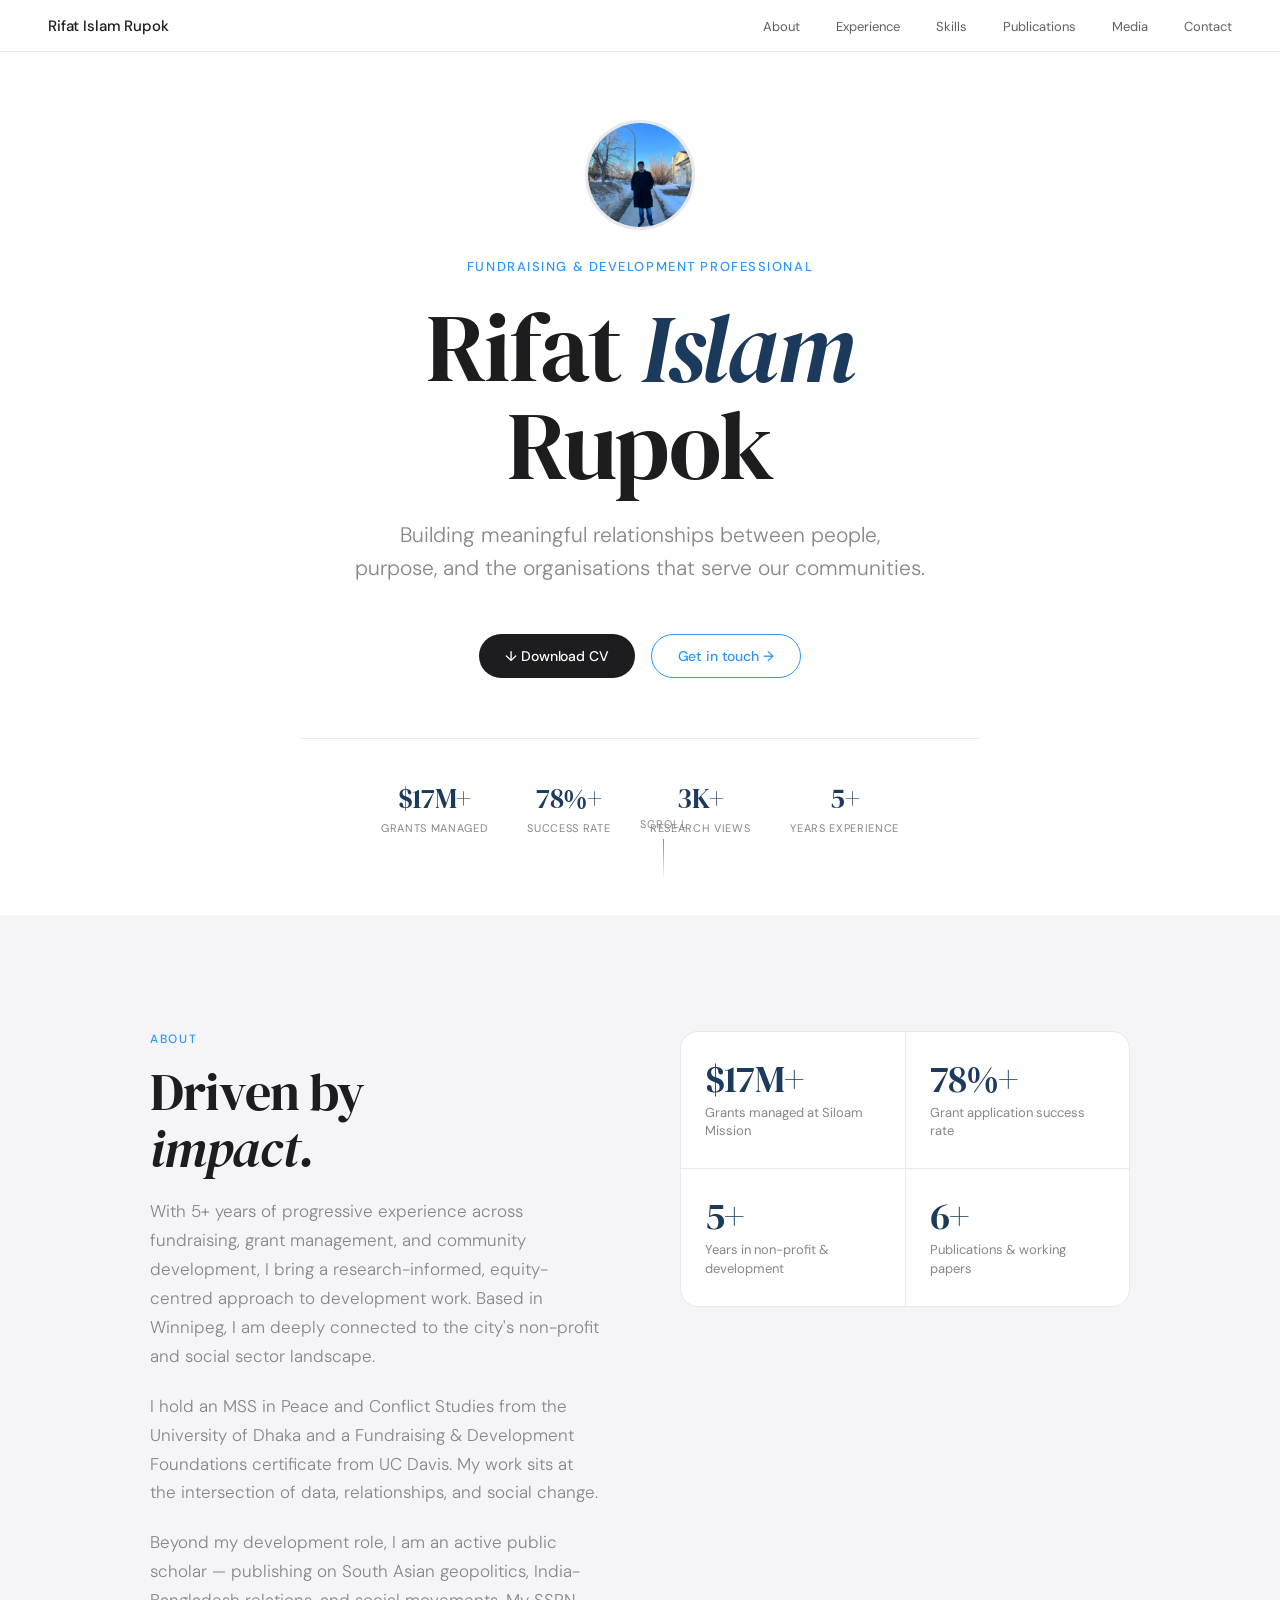
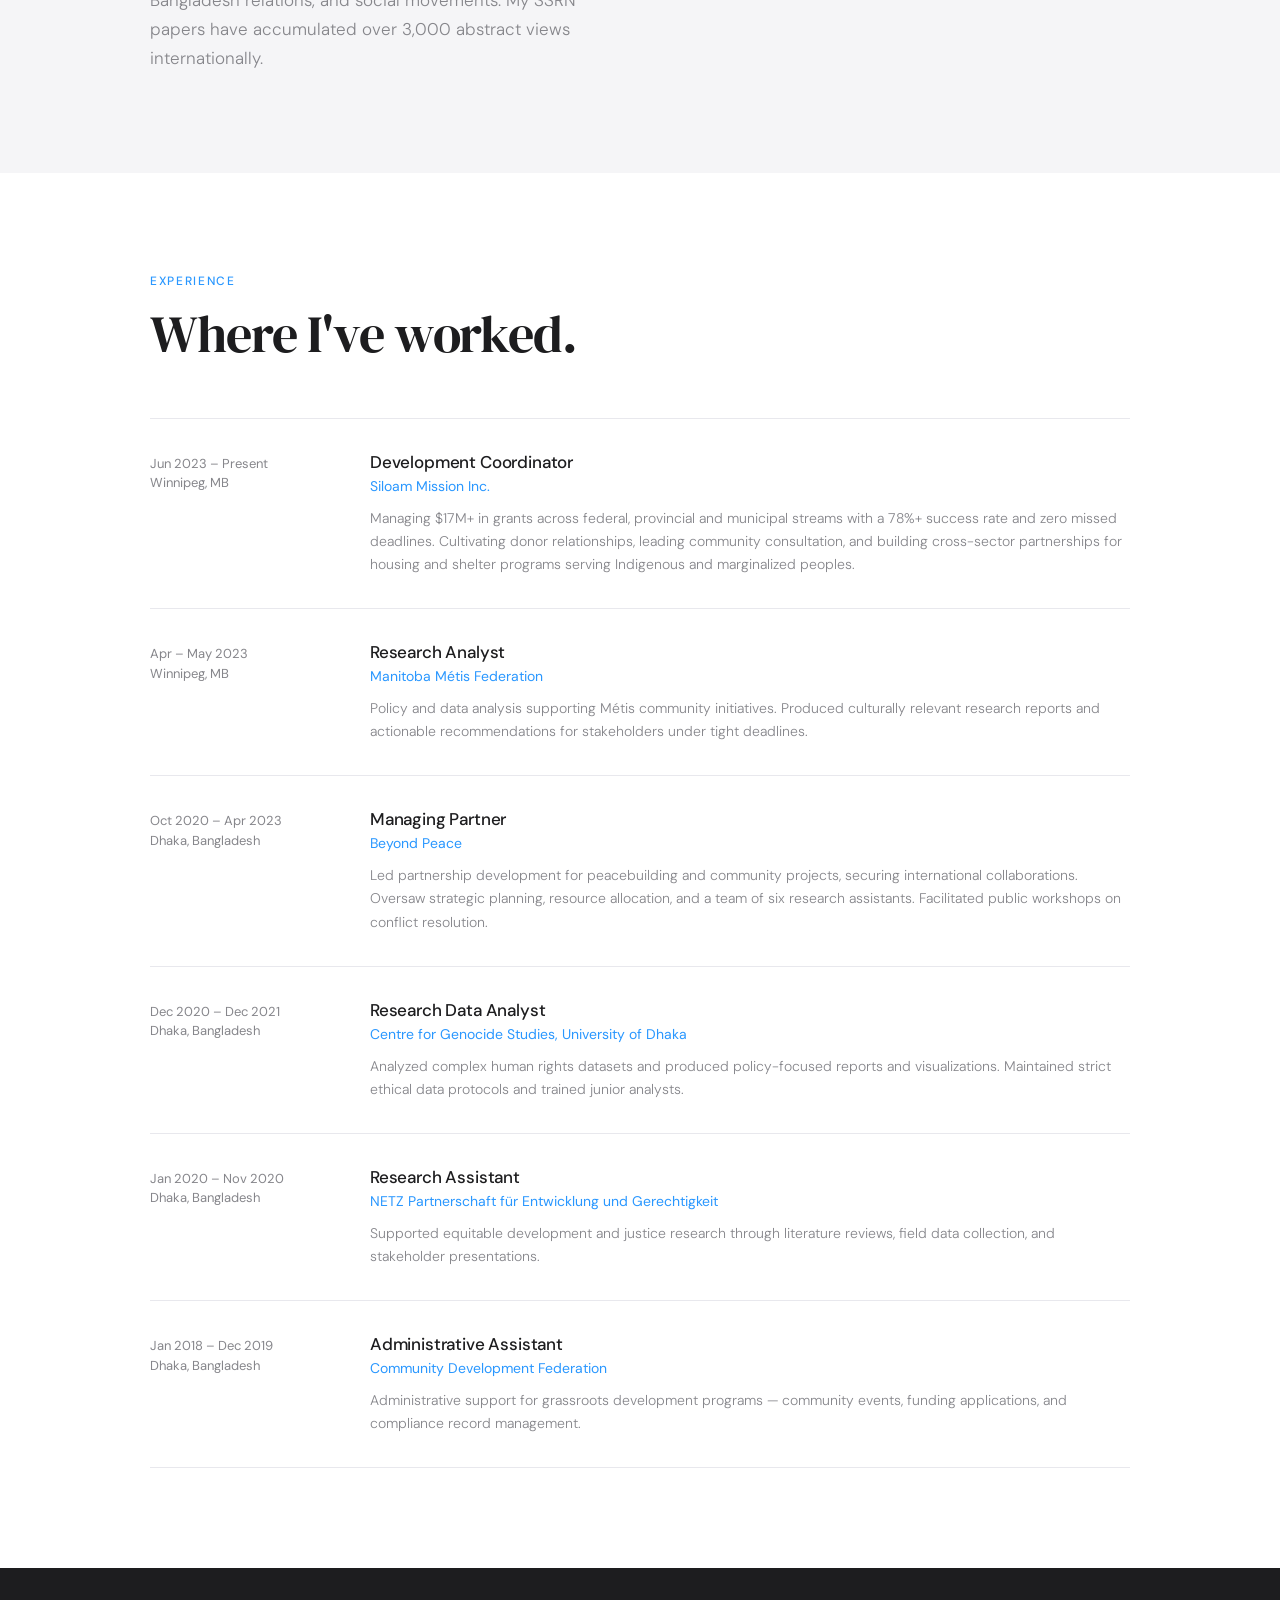
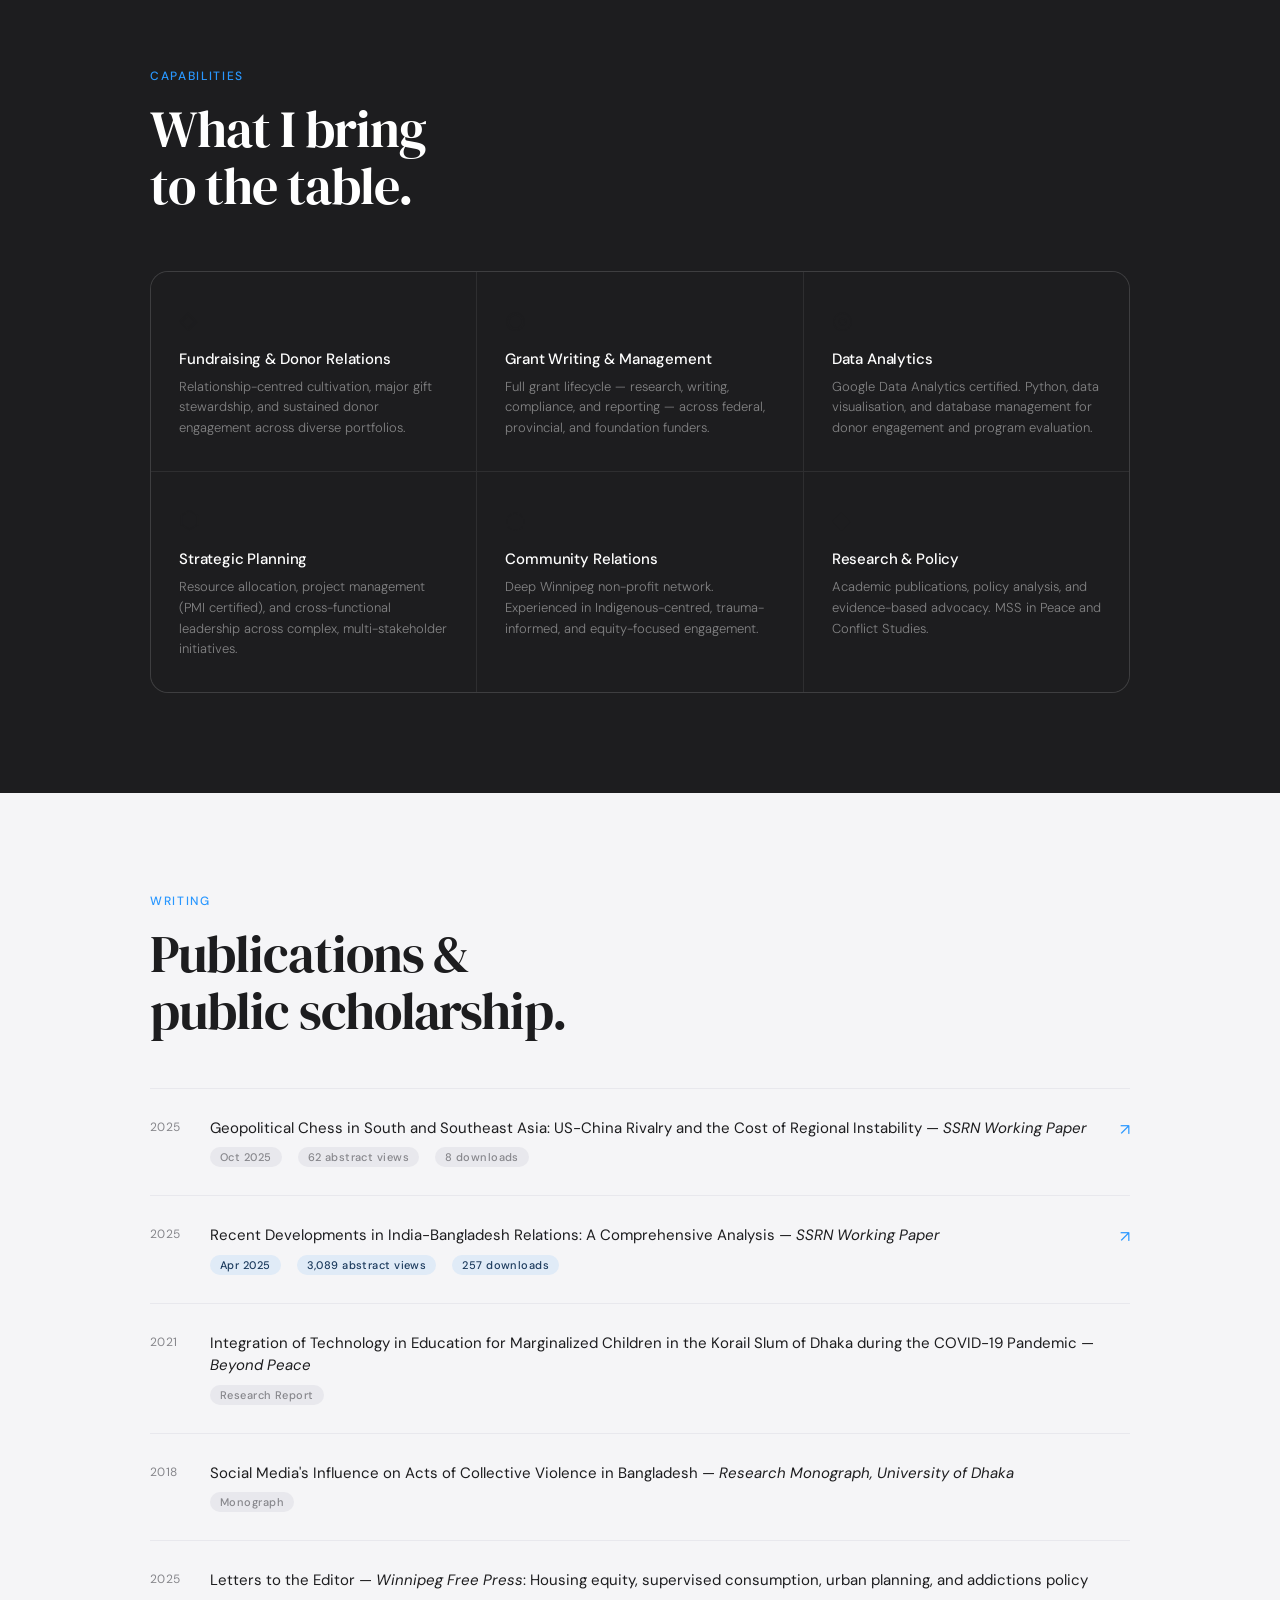
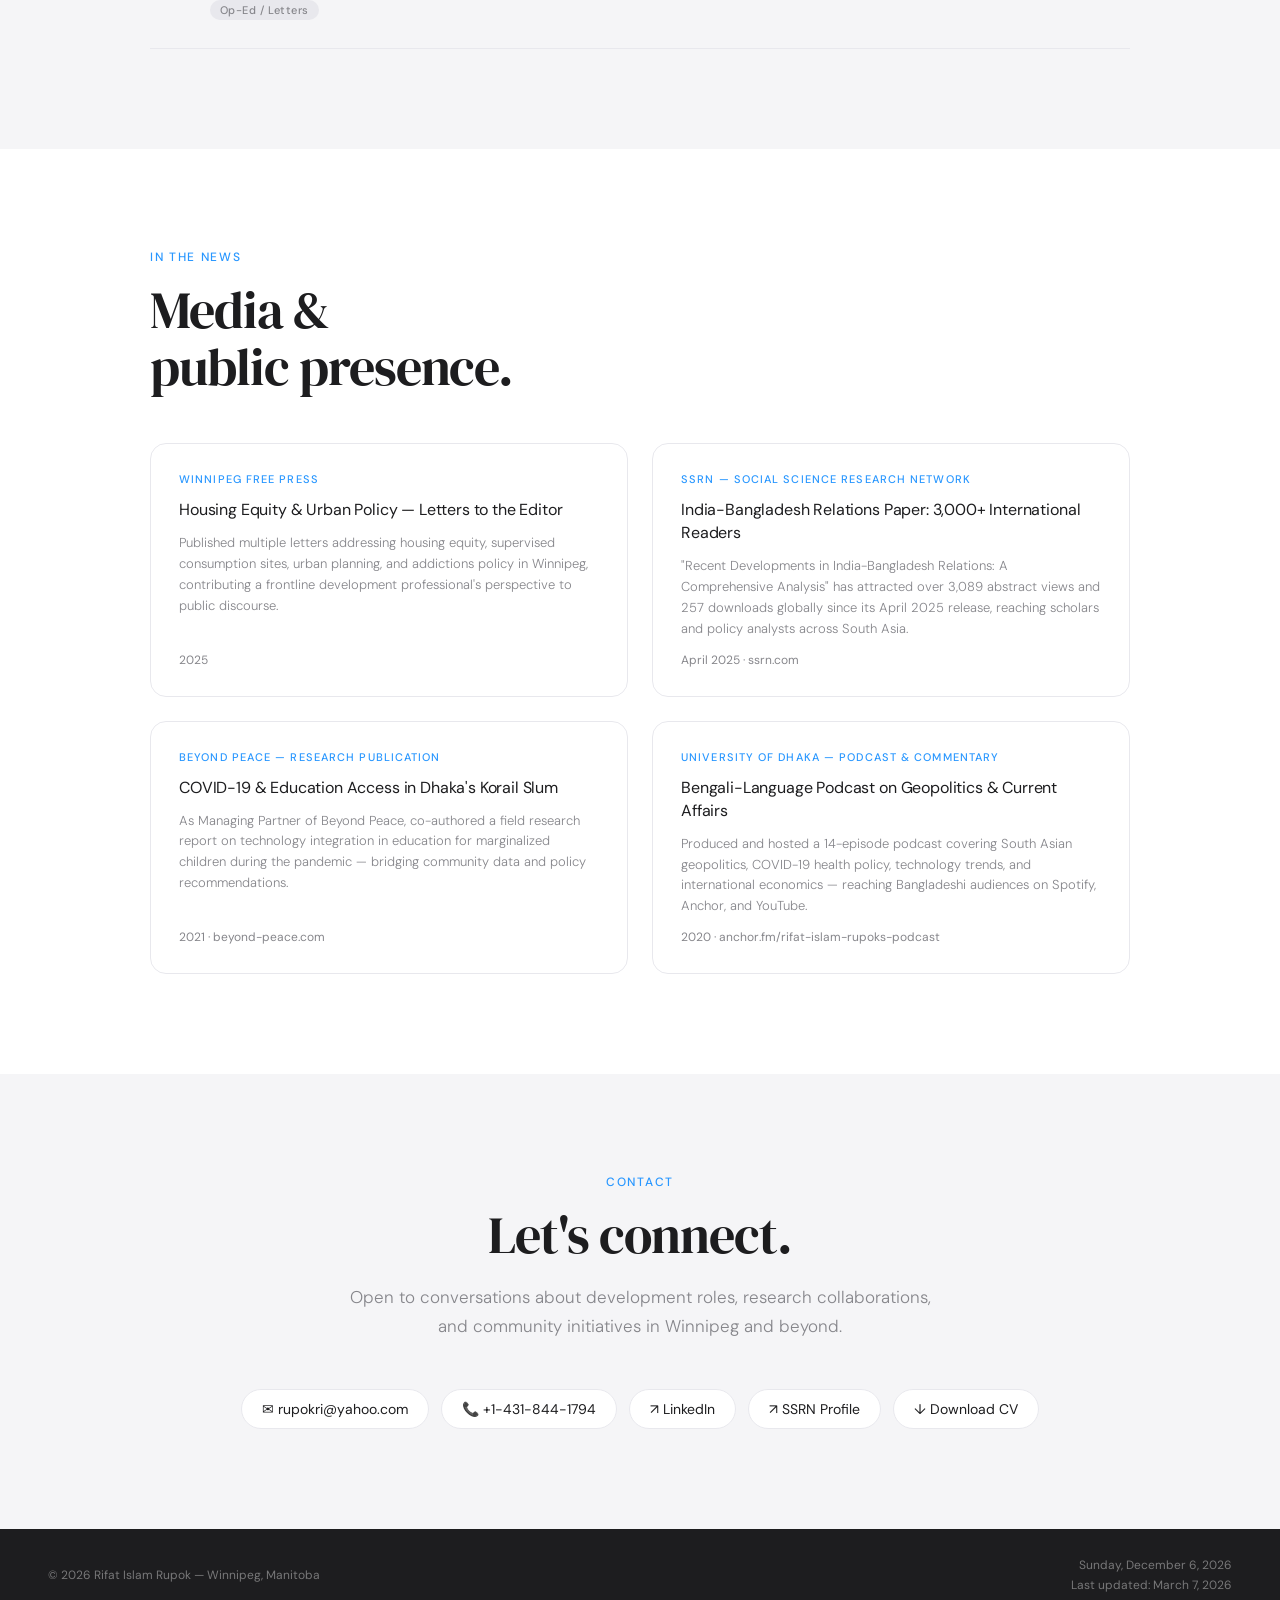
==== index_1.html @ c6911c8b "Add files via upload" ====
<!DOCTYPE html>
<html lang="en">
<head>
  <meta charset="UTF-8" />
  <meta name="viewport" content="width=device-width, initial-scale=1.0" />
  <title>Rifat Islam Rupok — Fundraising & Development Professional</title>
  <link rel="preconnect" href="https://fonts.googleapis.com">
  <link href="https://fonts.googleapis.com/css2?family=DM+Sans:ital,opsz,wght@0,9..40,300;0,9..40,400;0,9..40,500;1,9..40,300&family=DM+Serif+Display:ital@0;1&display=swap" rel="stylesheet">
  <style>
    *, *::before, *::after { box-sizing: border-box; margin: 0; padding: 0; }

    :root {
      --white:   #ffffff;
      --off:     #f5f5f7;
      --smoke:   #e8e8ed;
      --mid:     #86868b;
      --dark:    #1d1d1f;
      --navy:    #1B3A5C;
      --accent:  #2997ff;
      --serif:   'DM Serif Display', Georgia, serif;
      --sans:    'DM Sans', -apple-system, sans-serif;
    }

    html { scroll-behavior: smooth; }

    body {
      font-family: var(--sans);
      background: var(--white);
      color: var(--dark);
      -webkit-font-smoothing: antialiased;
      overflow-x: hidden;
    }

    /* ── NAV ─────────────────────────────────────────────────────────── */
    nav {
      position: fixed; top: 0; left: 0; right: 0; z-index: 100;
      display: flex; align-items: center; justify-content: space-between;
      padding: 0 48px;
      height: 52px;
      background: rgba(255,255,255,0.82);
      backdrop-filter: saturate(180%) blur(20px);
      -webkit-backdrop-filter: saturate(180%) blur(20px);
      border-bottom: 1px solid rgba(0,0,0,0.08);
    }

    .nav-name {
      font-family: var(--sans);
      font-weight: 500;
      font-size: 15px;
      color: var(--dark);
      letter-spacing: -0.01em;
      text-decoration: none;
      flex-shrink: 0;
    }

    .nav-links {
      display: flex; gap: 36px; list-style: none;
    }

    .nav-links a {
      font-size: 13px;
      font-weight: 400;
      color: var(--dark);
      text-decoration: none;
      opacity: 0.7;
      transition: opacity 0.2s;
    }

    .nav-links a:hover,
    .nav-links a.active { opacity: 1; }

    /* Hamburger */
    .nav-hamburger {
      display: none;
      flex-direction: column;
      gap: 5px;
      cursor: pointer;
      padding: 4px;
      background: none;
      border: none;
    }

    .nav-hamburger span {
      display: block;
      width: 22px;
      height: 1.5px;
      background: var(--dark);
      transition: all 0.3s ease;
      transform-origin: center;
    }

    .nav-hamburger.open span:nth-child(1) { transform: translateY(6.5px) rotate(45deg); }
    .nav-hamburger.open span:nth-child(2) { opacity: 0; }
    .nav-hamburger.open span:nth-child(3) { transform: translateY(-6.5px) rotate(-45deg); }

    .mobile-menu {
      display: none;
      position: fixed; top: 52px; left: 0; right: 0;
      background: rgba(255,255,255,0.96);
      backdrop-filter: blur(20px);
      border-bottom: 1px solid var(--smoke);
      padding: 20px 24px;
      z-index: 99;
      flex-direction: column;
      gap: 0;
    }

    .mobile-menu.open { display: flex; }

    .mobile-menu a {
      font-size: 16px;
      font-weight: 400;
      color: var(--dark);
      text-decoration: none;
      padding: 14px 0;
      border-bottom: 1px solid var(--smoke);
      opacity: 0.8;
    }

    .mobile-menu a:last-child { border-bottom: none; }
    .mobile-menu a:hover { opacity: 1; }

    /* ── HERO ─────────────────────────────────────────────────────────── */
    #hero {
      min-height: 100vh;
      display: flex; flex-direction: column;
      align-items: center; justify-content: center;
      text-align: center;
      padding: 120px 24px 80px;
      position: relative;
      background: var(--white);
    }

    .hero-photo-wrap {
      width: 110px; height: 110px;
      border-radius: 50%;
      overflow: hidden;
      border: 3px solid var(--smoke);
      margin-bottom: 28px;
      opacity: 0;
      transform: translateY(16px) scale(0.95);
      animation: fadeUp 0.8s ease forwards 0s;
      flex-shrink: 0;
    }

    .hero-photo-wrap img {
      width: 100%;
      height: 100%;
      object-fit: cover;
      object-position: center top;
    }

    .hero-eyebrow {
      font-size: 13px;
      font-weight: 500;
      letter-spacing: 0.12em;
      text-transform: uppercase;
      color: var(--accent);
      margin-bottom: 24px;
      opacity: 0;
      transform: translateY(16px);
      animation: fadeUp 0.8s ease forwards 0.15s;
    }

    .hero-name {
      font-family: var(--serif);
      font-size: clamp(52px, 8vw, 96px);
      font-weight: 400;
      line-height: 1.02;
      letter-spacing: -0.02em;
      color: var(--dark);
      margin-bottom: 24px;
      opacity: 0;
      transform: translateY(16px);
      animation: fadeUp 0.9s ease forwards 0.25s;
    }

    .hero-name em {
      font-style: italic;
      color: var(--navy);
    }

    .hero-tagline {
      font-size: clamp(16px, 2.5vw, 21px);
      font-weight: 300;
      color: var(--mid);
      line-height: 1.6;
      max-width: 580px;
      margin: 0 auto 48px;
      opacity: 0;
      transform: translateY(16px);
      animation: fadeUp 1s ease forwards 0.4s;
    }

    .hero-cta {
      display: flex; gap: 16px; justify-content: center; flex-wrap: wrap;
      opacity: 0;
      transform: translateY(16px);
      animation: fadeUp 1s ease forwards 0.55s;
    }

    .btn-primary {
      display: inline-flex; align-items: center; gap: 8px;
      background: var(--dark);
      color: var(--white);
      text-decoration: none;
      font-size: 14px;
      font-weight: 500;
      padding: 12px 26px;
      border-radius: 980px;
      transition: background 0.2s, transform 0.15s;
      letter-spacing: -0.01em;
    }

    .btn-primary:hover { background: #333; transform: scale(1.02); }

    .btn-ghost {
      display: inline-flex; align-items: center; gap: 8px;
      background: transparent;
      color: var(--accent);
      text-decoration: none;
      font-size: 14px;
      font-weight: 500;
      padding: 12px 26px;
      border-radius: 980px;
      border: 1.5px solid var(--accent);
      transition: background 0.2s, transform 0.15s;
      letter-spacing: -0.01em;
    }

    .btn-ghost:hover { background: rgba(41,151,255,0.06); transform: scale(1.02); }

    .hero-stats-bar {
      display: flex; gap: 40px; justify-content: center; flex-wrap: wrap;
      margin-top: 60px;
      padding-top: 40px;
      border-top: 1px solid var(--smoke);
      width: 100%;
      max-width: 680px;
      opacity: 0;
      animation: fadeUp 1s ease forwards 0.7s;
    }

    .hero-stat {
      display: flex; flex-direction: column; align-items: center; gap: 4px;
    }

    .hero-stat-num {
      font-family: var(--serif);
      font-size: 28px;
      color: var(--navy);
      letter-spacing: -0.02em;
    }

    .hero-stat-label {
      font-size: 11px;
      font-weight: 400;
      color: var(--mid);
      letter-spacing: 0.06em;
      text-transform: uppercase;
      text-align: center;
    }

    .hero-scroll {
      position: absolute; bottom: 36px; left: 50%; transform: translateX(-50%);
      display: flex; flex-direction: column; align-items: center; gap: 8px;
      opacity: 0;
      animation: fadeUp 1s ease forwards 1s;
    }

    .hero-scroll span {
      font-size: 11px; letter-spacing: 0.1em; text-transform: uppercase;
      color: var(--mid);
    }

    .scroll-line {
      width: 1px; height: 40px;
      background: linear-gradient(to bottom, var(--mid), transparent);
      animation: scrollPulse 2s ease-in-out infinite;
    }

    /* ── SECTION BASE ─────────────────────────────────────────────────── */
    section {
      padding: 100px 24px;
    }

    .container {
      max-width: 980px;
      margin: 0 auto;
    }

    .section-label {
      font-size: 12px;
      font-weight: 500;
      letter-spacing: 0.14em;
      text-transform: uppercase;
      color: var(--accent);
      margin-bottom: 16px;
    }

    .section-title {
      font-family: var(--serif);
      font-size: clamp(32px, 5vw, 52px);
      font-weight: 400;
      line-height: 1.1;
      letter-spacing: -0.02em;
      color: var(--dark);
      margin-bottom: 20px;
    }

    .section-body {
      font-size: 17px;
      font-weight: 300;
      line-height: 1.7;
      color: var(--mid);
      max-width: 600px;
    }

    /* ── ABOUT ────────────────────────────────────────────────────────── */
    #about { background: var(--off); }

    .about-grid {
      display: grid;
      grid-template-columns: 1fr 1fr;
      gap: 80px;
      align-items: start;
      margin-top: 16px;
    }

    .about-stats {
      display: grid;
      grid-template-columns: 1fr 1fr;
      gap: 1px;
      background: var(--smoke);
      border: 1px solid var(--smoke);
      border-radius: 18px;
      overflow: hidden;
    }

    .stat {
      background: var(--white);
      padding: 28px 24px;
      display: flex; flex-direction: column; gap: 6px;
    }

    .stat-num {
      font-family: var(--serif);
      font-size: 38px;
      font-weight: 400;
      color: var(--navy);
      line-height: 1;
      letter-spacing: -0.02em;
    }

    .stat-label {
      font-size: 13px;
      font-weight: 400;
      color: var(--mid);
      line-height: 1.4;
    }

    /* ── EXPERIENCE ───────────────────────────────────────────────────── */
    #experience { background: var(--white); }

    .timeline {
      margin-top: 56px;
      display: flex;
      flex-direction: column;
      gap: 0;
    }

    .timeline-item {
      display: grid;
      grid-template-columns: 180px 1fr;
      gap: 40px;
      padding: 32px 0;
      border-top: 1px solid var(--smoke);
      transition: background 0.2s;
    }

    .timeline-item:last-child { border-bottom: 1px solid var(--smoke); }

    .timeline-date {
      font-size: 13px;
      color: var(--mid);
      font-weight: 400;
      padding-top: 3px;
      line-height: 1.5;
    }

    .timeline-role {
      font-size: 17px;
      font-weight: 500;
      color: var(--dark);
      margin-bottom: 4px;
      letter-spacing: -0.01em;
    }

    .timeline-org {
      font-size: 14px;
      color: var(--accent);
      font-weight: 400;
      margin-bottom: 12px;
    }

    .timeline-desc {
      font-size: 14px;
      font-weight: 300;
      color: var(--mid);
      line-height: 1.65;
    }

    /* ── SKILLS ───────────────────────────────────────────────────────── */
    #skills { background: var(--dark); }

    #skills .section-label { color: var(--accent); }
    #skills .section-title { color: var(--white); }

    .skills-grid {
      margin-top: 56px;
      display: grid;
      grid-template-columns: repeat(3, 1fr);
      gap: 1px;
      background: rgba(255,255,255,0.08);
      border: 1px solid rgba(255,255,255,0.08);
      border-radius: 18px;
      overflow: hidden;
    }

    .skill-card {
      background: #1d1d1f;
      padding: 32px 28px;
      transition: background 0.25s;
    }

    .skill-card:hover { background: #2a2a2e; }

    .skill-icon {
      font-size: 24px;
      margin-bottom: 14px;
    }

    .skill-title {
      font-size: 15px;
      font-weight: 500;
      color: var(--white);
      margin-bottom: 8px;
      letter-spacing: -0.01em;
    }

    .skill-desc {
      font-size: 13px;
      font-weight: 300;
      color: rgba(255,255,255,0.45);
      line-height: 1.6;
    }

    /* ── PUBLICATIONS ─────────────────────────────────────────────────── */
    #publications { background: var(--off); }

    .pub-list {
      margin-top: 48px;
      display: flex;
      flex-direction: column;
      gap: 0;
    }

    .pub-item {
      display: flex;
      align-items: flex-start;
      gap: 24px;
      padding: 28px 0;
      border-top: 1px solid var(--smoke);
      text-decoration: none;
      transition: opacity 0.2s;
      cursor: default;
    }

    .pub-item.linked { cursor: pointer; }
    .pub-item:last-child { border-bottom: 1px solid var(--smoke); }
    .pub-item.linked:hover { opacity: 0.65; }

    .pub-year {
      font-size: 12px;
      color: var(--mid);
      font-weight: 400;
      min-width: 36px;
      letter-spacing: 0.04em;
      padding-top: 2px;
    }

    .pub-body { flex: 1; }

    .pub-title {
      font-size: 15px;
      font-weight: 400;
      color: var(--dark);
      line-height: 1.5;
      margin-bottom: 8px;
    }

    .pub-meta {
      display: flex; gap: 16px; flex-wrap: wrap;
    }

    .pub-badge {
      display: inline-flex; align-items: center; gap: 5px;
      font-size: 11px;
      font-weight: 500;
      letter-spacing: 0.04em;
      color: var(--mid);
      background: var(--smoke);
      padding: 3px 10px;
      border-radius: 980px;
    }

    .pub-badge.hot { color: var(--navy); background: rgba(41,151,255,0.1); }

    .pub-arrow {
      color: var(--accent);
      font-size: 16px;
      flex-shrink: 0;
      padding-top: 2px;
    }

    /* ── MEDIA ────────────────────────────────────────────────────────── */
    #media { background: var(--white); }

    .media-grid {
      margin-top: 48px;
      display: grid;
      grid-template-columns: repeat(2, 1fr);
      gap: 24px;
    }

    .media-card {
      border: 1px solid var(--smoke);
      border-radius: 16px;
      padding: 28px;
      text-decoration: none;
      color: inherit;
      transition: border-color 0.2s, transform 0.2s, box-shadow 0.2s;
      display: flex;
      flex-direction: column;
      gap: 12px;
    }

    .media-card:hover {
      border-color: var(--dark);
      transform: translateY(-2px);
      box-shadow: 0 8px 24px rgba(0,0,0,0.06);
    }

    .media-outlet {
      font-size: 11px;
      font-weight: 500;
      letter-spacing: 0.1em;
      text-transform: uppercase;
      color: var(--accent);
    }

    .media-headline {
      font-size: 16px;
      font-weight: 400;
      color: var(--dark);
      line-height: 1.45;
      letter-spacing: -0.01em;
    }

    .media-desc {
      font-size: 13px;
      font-weight: 300;
      color: var(--mid);
      line-height: 1.6;
      flex: 1;
    }

    .media-date {
      font-size: 12px;
      color: var(--mid);
      margin-top: auto;
    }

    /* ── CONTACT ──────────────────────────────────────────────────────── */
    #contact {
      background: var(--off);
      text-align: center;
    }

    #contact .section-body {
      margin: 0 auto 48px;
    }

    .contact-links {
      display: flex;
      justify-content: center;
      gap: 12px;
      flex-wrap: wrap;
    }

    .contact-chip {
      display: inline-flex;
      align-items: center;
      gap: 8px;
      font-size: 14px;
      font-weight: 400;
      color: var(--dark);
      text-decoration: none;
      padding: 10px 20px;
      border-radius: 980px;
      border: 1px solid var(--smoke);
      background: var(--white);
      transition: border-color 0.2s, background 0.2s, transform 0.15s;
    }

    .contact-chip:hover {
      border-color: var(--dark);
      background: var(--white);
      transform: scale(1.02);
    }

    /* ── FOOTER ───────────────────────────────────────────────────────── */
    footer {
      background: var(--dark);
      padding: 28px 48px;
      display: flex;
      align-items: center;
      justify-content: space-between;
    }

    footer p {
      font-size: 12px;
      color: rgba(255,255,255,0.4);
    }

    footer a {
      color: rgba(255,255,255,0.5);
      text-decoration: none;
      font-size: 12px;
      transition: color 0.2s;
    }

    footer a:hover { color: var(--white); }

    /* ── ANIMATIONS ───────────────────────────────────────────────────── */
    @keyframes fadeUp {
      to { opacity: 1; transform: translateY(0) scale(1); }
    }

    @keyframes scrollPulse {
      0%, 100% { opacity: 0.4; transform: scaleY(1); }
      50% { opacity: 1; transform: scaleY(1.2); }
    }

    .reveal {
      opacity: 0;
      transform: translateY(24px);
      transition: opacity 0.7s ease, transform 0.7s ease;
    }

    .reveal.visible {
      opacity: 1;
      transform: translateY(0);
    }

    /* ── RESPONSIVE ───────────────────────────────────────────────────── */
    @media (max-width: 768px) {
      nav { padding: 0 20px; }
      .nav-links { display: none; }
      .nav-hamburger { display: flex; }

      .hero-stats-bar { gap: 24px; }

      .about-grid { grid-template-columns: 1fr; gap: 40px; }
      .about-stats { grid-template-columns: 1fr 1fr; }

      .timeline-item { grid-template-columns: 1fr; gap: 8px; }
      .skills-grid { grid-template-columns: 1fr 1fr; }

      .media-grid { grid-template-columns: 1fr; }

      section { padding: 72px 20px; }
      footer { flex-direction: column; gap: 8px; text-align: center; padding: 24px 20px; }
      footer div { align-items: center !important; }
    }

    @media (max-width: 480px) {
      .skills-grid { grid-template-columns: 1fr; }
      .about-stats { grid-template-columns: 1fr; }
      .hero-stats-bar { gap: 20px; }
      .hero-stat-num { font-size: 24px; }
    }
  </style>
</head>
<body>

  <!-- NAV -->
  <nav>
    <a href="#hero" class="nav-name">Rifat Islam Rupok</a>
    <ul class="nav-links">
      <li><a href="#about">About</a></li>
      <li><a href="#experience">Experience</a></li>
      <li><a href="#skills">Skills</a></li>
      <li><a href="#publications">Publications</a></li>
      <li><a href="#media">Media</a></li>
      <li><a href="#contact">Contact</a></li>
    </ul>
    <button class="nav-hamburger" id="hamburger" aria-label="Toggle menu">
      <span></span><span></span><span></span>
    </button>
  </nav>

  <!-- MOBILE MENU -->
  <div class="mobile-menu" id="mobileMenu">
    <a href="#about" onclick="closeMobile()">About</a>
    <a href="#experience" onclick="closeMobile()">Experience</a>
    <a href="#skills" onclick="closeMobile()">Skills</a>
    <a href="#publications" onclick="closeMobile()">Publications</a>
    <a href="#media" onclick="closeMobile()">Media</a>
    <a href="#contact" onclick="closeMobile()">Contact</a>
  </div>

  <!-- HERO -->
  <section id="hero">
    <div class="hero-photo-wrap">
      <img src="photo.jpg" alt="Rifat Islam Rupok" />
    </div>
    <p class="hero-eyebrow">Fundraising &amp; Development Professional</p>
    <h1 class="hero-name">Rifat <em>Islam</em><br>Rupok</h1>
    <p class="hero-tagline">
      Building meaningful relationships between people,<br>
      purpose, and the organisations that serve our communities.
    </p>
    <div class="hero-cta">
      <a href="Rifat_Rupok_CV_ReadyToSend.pdf" class="btn-primary" download>
        ↓ Download CV
      </a>
      <a href="#contact" class="btn-ghost">Get in touch →</a>
    </div>
    <div class="hero-stats-bar">
      <div class="hero-stat">
        <span class="hero-stat-num">$17M+</span>
        <span class="hero-stat-label">Grants Managed</span>
      </div>
      <div class="hero-stat">
        <span class="hero-stat-num">78%+</span>
        <span class="hero-stat-label">Success Rate</span>
      </div>
      <div class="hero-stat">
        <span class="hero-stat-num">3K+</span>
        <span class="hero-stat-label">Research Views</span>
      </div>
      <div class="hero-stat">
        <span class="hero-stat-num">5+</span>
        <span class="hero-stat-label">Years Experience</span>
      </div>
    </div>
    <div class="hero-scroll">
      <span>Scroll</span>
      <div class="scroll-line"></div>
    </div>
  </section>

  <!-- ABOUT -->
  <section id="about">
    <div class="container">
      <div class="about-grid">
        <div>
          <p class="section-label reveal">About</p>
          <h2 class="section-title reveal">Driven by<br><em style="font-style:italic">impact.</em></h2>
          <p class="section-body reveal">
            With 5+ years of progressive experience across fundraising, grant management,
            and community development, I bring a research-informed, equity-centred approach
            to development work. Based in Winnipeg, I am deeply connected to the city's
            non-profit and social sector landscape.
          </p>
          <br>
          <p class="section-body reveal">
            I hold an MSS in Peace and Conflict Studies from the University of Dhaka
            and a Fundraising &amp; Development Foundations certificate from UC Davis.
            My work sits at the intersection of data, relationships, and social change.
          </p>
          <br>
          <p class="section-body reveal">
            Beyond my development role, I am an active public scholar — publishing on South Asian
            geopolitics, India-Bangladesh relations, and social movements. My SSRN papers have
            accumulated over 3,000 abstract views internationally.
          </p>
        </div>
        <div class="about-stats reveal">
          <div class="stat">
            <span class="stat-num">$17M+</span>
            <span class="stat-label">Grants managed at Siloam Mission</span>
          </div>
          <div class="stat">
            <span class="stat-num">78%+</span>
            <span class="stat-label">Grant application success rate</span>
          </div>
          <div class="stat">
            <span class="stat-num">5+</span>
            <span class="stat-label">Years in non-profit &amp; development</span>
          </div>
          <div class="stat">
            <span class="stat-num">6+</span>
            <span class="stat-label">Publications &amp; working papers</span>
          </div>
        </div>
      </div>
    </div>
  </section>

  <!-- EXPERIENCE -->
  <section id="experience">
    <div class="container">
      <p class="section-label reveal">Experience</p>
      <h2 class="section-title reveal">Where I've worked.</h2>

      <div class="timeline">

        <div class="timeline-item reveal">
          <div class="timeline-date">Jun 2023 – Present<br>Winnipeg, MB</div>
          <div class="timeline-content">
            <div class="timeline-role">Development Coordinator</div>
            <div class="timeline-org">Siloam Mission Inc.</div>
            <div class="timeline-desc">
              Managing $17M+ in grants across federal, provincial and municipal streams with a 78%+ success rate and zero missed deadlines. Cultivating donor relationships, leading community consultation, and building cross-sector partnerships for housing and shelter programs serving Indigenous and marginalized peoples.
            </div>
          </div>
        </div>

        <div class="timeline-item reveal">
          <div class="timeline-date">Apr – May 2023<br>Winnipeg, MB</div>
          <div class="timeline-content">
            <div class="timeline-role">Research Analyst</div>
            <div class="timeline-org">Manitoba Métis Federation</div>
            <div class="timeline-desc">
              Policy and data analysis supporting Métis community initiatives. Produced culturally relevant research reports and actionable recommendations for stakeholders under tight deadlines.
            </div>
          </div>
        </div>

        <div class="timeline-item reveal">
          <div class="timeline-date">Oct 2020 – Apr 2023<br>Dhaka, Bangladesh</div>
          <div class="timeline-content">
            <div class="timeline-role">Managing Partner</div>
            <div class="timeline-org">Beyond Peace</div>
            <div class="timeline-desc">
              Led partnership development for peacebuilding and community projects, securing international collaborations. Oversaw strategic planning, resource allocation, and a team of six research assistants. Facilitated public workshops on conflict resolution.
            </div>
          </div>
        </div>

        <div class="timeline-item reveal">
          <div class="timeline-date">Dec 2020 – Dec 2021<br>Dhaka, Bangladesh</div>
          <div class="timeline-content">
            <div class="timeline-role">Research Data Analyst</div>
            <div class="timeline-org">Centre for Genocide Studies, University of Dhaka</div>
            <div class="timeline-desc">
              Analyzed complex human rights datasets and produced policy-focused reports and visualizations. Maintained strict ethical data protocols and trained junior analysts.
            </div>
          </div>
        </div>

        <div class="timeline-item reveal">
          <div class="timeline-date">Jan 2020 – Nov 2020<br>Dhaka, Bangladesh</div>
          <div class="timeline-content">
            <div class="timeline-role">Research Assistant</div>
            <div class="timeline-org">NETZ Partnerschaft für Entwicklung und Gerechtigkeit</div>
            <div class="timeline-desc">
              Supported equitable development and justice research through literature reviews, field data collection, and stakeholder presentations.
            </div>
          </div>
        </div>

        <div class="timeline-item reveal">
          <div class="timeline-date">Jan 2018 – Dec 2019<br>Dhaka, Bangladesh</div>
          <div class="timeline-content">
            <div class="timeline-role">Administrative Assistant</div>
            <div class="timeline-org">Community Development Federation</div>
            <div class="timeline-desc">
              Administrative support for grassroots development programs — community events, funding applications, and compliance record management.
            </div>
          </div>
        </div>

      </div>
    </div>
  </section>

  <!-- SKILLS -->
  <section id="skills">
    <div class="container">
      <p class="section-label reveal">Capabilities</p>
      <h2 class="section-title reveal">What I bring<br>to the table.</h2>

      <div class="skills-grid reveal">
        <div class="skill-card">
          <div class="skill-icon">◈</div>
          <div class="skill-title">Fundraising & Donor Relations</div>
          <div class="skill-desc">Relationship-centred cultivation, major gift stewardship, and sustained donor engagement across diverse portfolios.</div>
        </div>
        <div class="skill-card">
          <div class="skill-icon">◉</div>
          <div class="skill-title">Grant Writing & Management</div>
          <div class="skill-desc">Full grant lifecycle — research, writing, compliance, and reporting — across federal, provincial, and foundation funders.</div>
        </div>
        <div class="skill-card">
          <div class="skill-icon">◎</div>
          <div class="skill-title">Data Analytics</div>
          <div class="skill-desc">Google Data Analytics certified. Python, data visualisation, and database management for donor engagement and program evaluation.</div>
        </div>
        <div class="skill-card">
          <div class="skill-icon">⬡</div>
          <div class="skill-title">Strategic Planning</div>
          <div class="skill-desc">Resource allocation, project management (PMI certified), and cross-functional leadership across complex, multi-stakeholder initiatives.</div>
        </div>
        <div class="skill-card">
          <div class="skill-icon">◌</div>
          <div class="skill-title">Community Relations</div>
          <div class="skill-desc">Deep Winnipeg non-profit network. Experienced in Indigenous-centred, trauma-informed, and equity-focused engagement.</div>
        </div>
        <div class="skill-card">
          <div class="skill-icon">◆</div>
          <div class="skill-title">Research & Policy</div>
          <div class="skill-desc">Academic publications, policy analysis, and evidence-based advocacy. MSS in Peace and Conflict Studies.</div>
        </div>
      </div>
    </div>
  </section>

  <!-- PUBLICATIONS -->
  <section id="publications">
    <div class="container">
      <p class="section-label reveal">Writing</p>
      <h2 class="section-title reveal">Publications &amp;<br>public scholarship.</h2>

      <div class="pub-list">

        <a href="https://doi.org/10.2139/ssrn.5557040" target="_blank" class="pub-item linked reveal">
          <span class="pub-year">2025</span>
          <div class="pub-body">
            <div class="pub-title">Geopolitical Chess in South and Southeast Asia: US-China Rivalry and the Cost of Regional Instability — <em>SSRN Working Paper</em></div>
            <div class="pub-meta">
              <span class="pub-badge">Oct 2025</span>
              <span class="pub-badge">62 abstract views</span>
              <span class="pub-badge">8 downloads</span>
            </div>
          </div>
          <span class="pub-arrow">↗</span>
        </a>

        <a href="https://doi.org/10.2139/ssrn.5230684" target="_blank" class="pub-item linked reveal">
          <span class="pub-year">2025</span>
          <div class="pub-body">
            <div class="pub-title">Recent Developments in India-Bangladesh Relations: A Comprehensive Analysis — <em>SSRN Working Paper</em></div>
            <div class="pub-meta">
              <span class="pub-badge hot">Apr 2025</span>
              <span class="pub-badge hot">3,089 abstract views</span>
              <span class="pub-badge hot">257 downloads</span>
            </div>
          </div>
          <span class="pub-arrow">↗</span>
        </a>

        <div class="pub-item reveal">
          <span class="pub-year">2021</span>
          <div class="pub-body">
            <div class="pub-title">Integration of Technology in Education for Marginalized Children in the Korail Slum of Dhaka during the COVID-19 Pandemic — <em>Beyond Peace</em></div>
            <div class="pub-meta">
              <span class="pub-badge">Research Report</span>
            </div>
          </div>
          <span class="pub-arrow" style="opacity:0;">↗</span>
        </div>

        <div class="pub-item reveal">
          <span class="pub-year">2018</span>
          <div class="pub-body">
            <div class="pub-title">Social Media's Influence on Acts of Collective Violence in Bangladesh — <em>Research Monograph, University of Dhaka</em></div>
            <div class="pub-meta">
              <span class="pub-badge">Monograph</span>
            </div>
          </div>
          <span class="pub-arrow" style="opacity:0;">↗</span>
        </div>

        <div class="pub-item reveal">
          <span class="pub-year">2025</span>
          <div class="pub-body">
            <div class="pub-title">Letters to the Editor — <em>Winnipeg Free Press</em>: Housing equity, supervised consumption, urban planning, and addictions policy</div>
            <div class="pub-meta">
              <span class="pub-badge">Op-Ed / Letters</span>
            </div>
          </div>
          <span class="pub-arrow" style="opacity:0;">↗</span>
        </div>

      </div>
    </div>
  </section>

  <!-- MEDIA -->
  <section id="media">
    <div class="container">
      <p class="section-label reveal">In the News</p>
      <h2 class="section-title reveal">Media &amp;<br>public presence.</h2>

      <div class="media-grid">

        <div class="media-card reveal">
          <div class="media-outlet">Winnipeg Free Press</div>
          <div class="media-headline">Housing Equity & Urban Policy — Letters to the Editor</div>
          <div class="media-desc">
            Published multiple letters addressing housing equity, supervised consumption sites, urban planning, and addictions policy in Winnipeg, contributing a frontline development professional's perspective to public discourse.
          </div>
          <div class="media-date">2025</div>
        </div>

        <div class="media-card reveal">
          <div class="media-outlet">SSRN — Social Science Research Network</div>
          <div class="media-headline">India-Bangladesh Relations Paper: 3,000+ International Readers</div>
          <div class="media-desc">
            "Recent Developments in India-Bangladesh Relations: A Comprehensive Analysis" has attracted over 3,089 abstract views and 257 downloads globally since its April 2025 release, reaching scholars and policy analysts across South Asia.
          </div>
          <div class="media-date">April 2025 · ssrn.com</div>
        </div>

        <div class="media-card reveal">
          <div class="media-outlet">Beyond Peace — Research Publication</div>
          <div class="media-headline">COVID-19 & Education Access in Dhaka's Korail Slum</div>
          <div class="media-desc">
            As Managing Partner of Beyond Peace, co-authored a field research report on technology integration in education for marginalized children during the pandemic — bridging community data and policy recommendations.
          </div>
          <div class="media-date">2021 · beyond-peace.com</div>
        </div>

        <div class="media-card reveal">
          <div class="media-outlet">University of Dhaka — Podcast & Commentary</div>
          <div class="media-headline">Bengali-Language Podcast on Geopolitics & Current Affairs</div>
          <div class="media-desc">
            Produced and hosted a 14-episode podcast covering South Asian geopolitics, COVID-19 health policy, technology trends, and international economics — reaching Bangladeshi audiences on Spotify, Anchor, and YouTube.
          </div>
          <div class="media-date">2020 · anchor.fm/rifat-islam-rupoks-podcast</div>
        </div>

      </div>
    </div>
  </section>

  <!-- CONTACT -->
  <section id="contact">
    <div class="container">
      <p class="section-label reveal">Contact</p>
      <h2 class="section-title reveal">Let's connect.</h2>
      <p class="section-body reveal">
        Open to conversations about development roles, research collaborations,
        and community initiatives in Winnipeg and beyond.
      </p>
      <div class="contact-links reveal">
        <a href="mailto:rupokri@yahoo.com" class="contact-chip">
          ✉ rupokri@yahoo.com
        </a>
        <a href="tel:+14318441794" class="contact-chip">
          📞 +1-431-844-1794
        </a>
        <a href="https://linkedin.com/in/rifat-rupok" target="_blank" class="contact-chip">
          ↗ LinkedIn
        </a>
        <a href="https://papers.ssrn.com/sol3/cf_dev/AbsByAuth.cfm?per_id=7163429" target="_blank" class="contact-chip">
          ↗ SSRN Profile
        </a>
        <a href="Rifat_Rupok_CV_ReadyToSend.pdf" download class="contact-chip">
          ↓ Download CV
        </a>
      </div>
    </div>
  </section>

  <!-- FOOTER -->
  <footer>
    <p>© 2026 Rifat Islam Rupok — Winnipeg, Manitoba</p>
    <div style="display:flex; flex-direction:column; align-items:flex-end; gap:4px;">
      <p id="current-date"></p>
      <p>Last updated: March 7, 2026</p>
    </div>
  </footer>

  <script>
    // ── Live current date ────────────────────────────────────
    function updateDate() {
      const now = new Date();
      const formatted = now.toLocaleDateString('en-CA', {
        weekday: 'long', year: 'numeric', month: 'long', day: 'numeric'
      });
      document.getElementById('current-date').textContent = formatted;
    }
    updateDate();
    setInterval(updateDate, 60000);

    // ── Hamburger menu ──────────────────────────────────────
    const hamburger = document.getElementById('hamburger');
    const mobileMenu = document.getElementById('mobileMenu');

    hamburger.addEventListener('click', () => {
      hamburger.classList.toggle('open');
      mobileMenu.classList.toggle('open');
    });

    function closeMobile() {
      hamburger.classList.remove('open');
      mobileMenu.classList.remove('open');
    }

    // ── Scroll reveal ────────────────────────────────────────
    const reveals = document.querySelectorAll('.reveal');
    const observer = new IntersectionObserver((entries) => {
      entries.forEach((entry) => {
        if (entry.isIntersecting) {
          const siblings = [...entry.target.parentElement.querySelectorAll('.reveal')];
          const idx = siblings.indexOf(entry.target);
          setTimeout(() => {
            entry.target.classList.add('visible');
          }, idx * 80);
          observer.unobserve(entry.target);
        }
      });
    }, { threshold: 0.12, rootMargin: '0px 0px -40px 0px' });

    reveals.forEach(el => observer.observe(el));

    // ── Active nav link highlight ────────────────────────────
    const sections = document.querySelectorAll('section[id]');
    const navLinks = document.querySelectorAll('.nav-links a');

    window.addEventListener('scroll', () => {
      let current = '';
      sections.forEach(sec => {
        if (window.scrollY >= sec.offsetTop - 80) current = sec.id;
      });
      navLinks.forEach(a => {
        a.classList.toggle('active', a.getAttribute('href') === '#' + current);
      });
    }, { passive: true });
  </script>
</body>
</html>
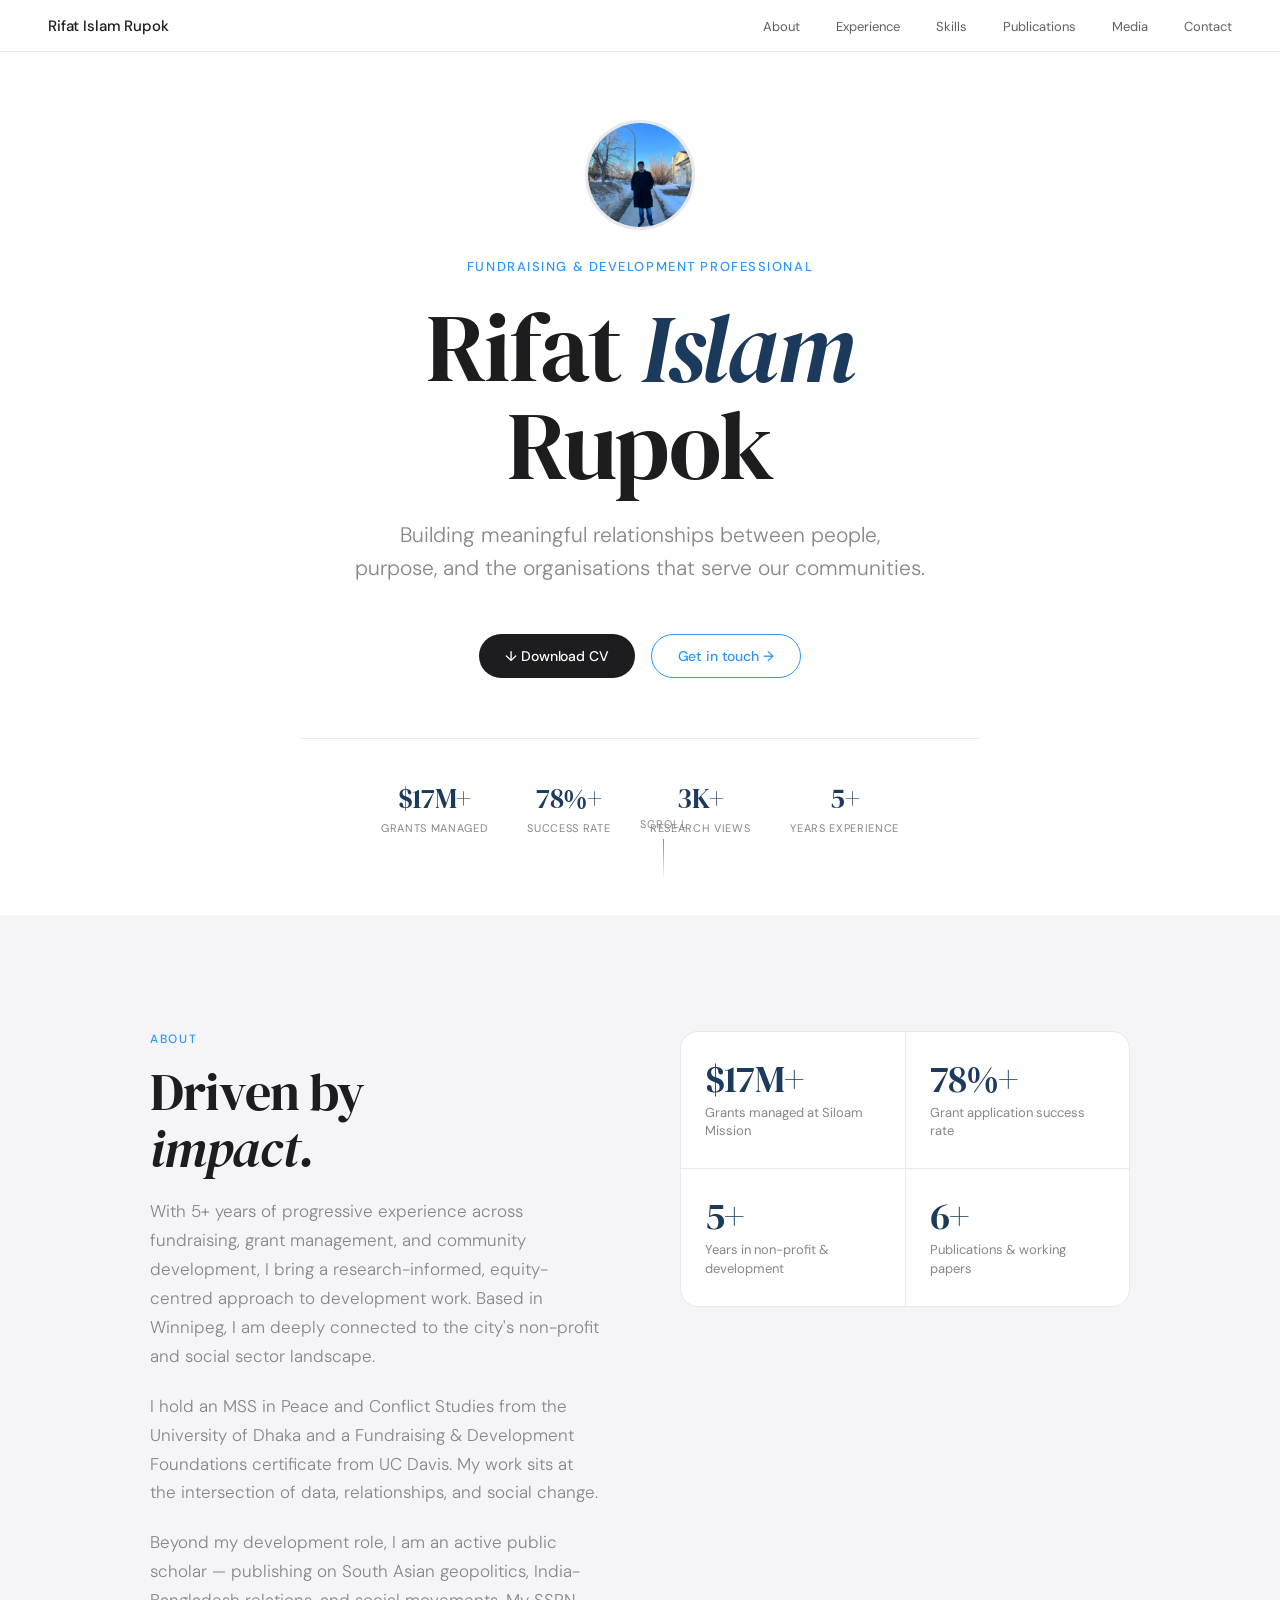
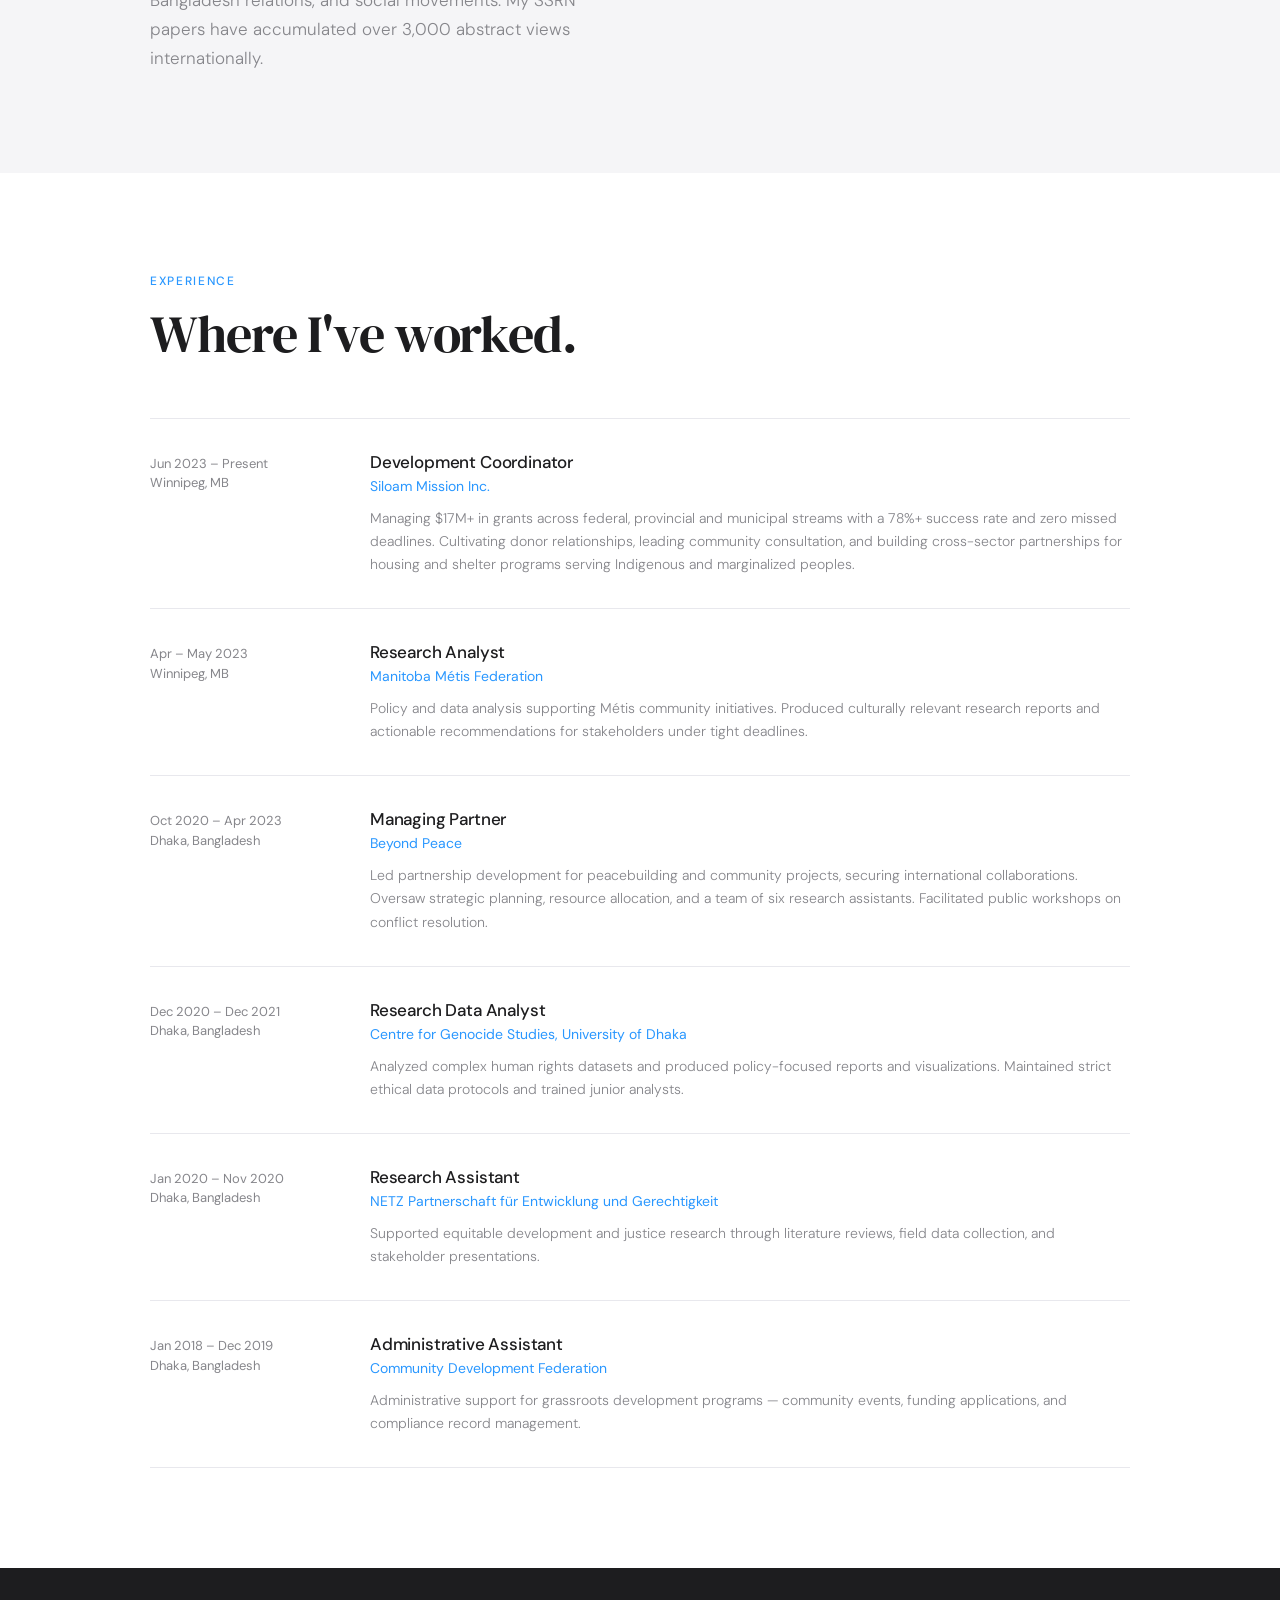
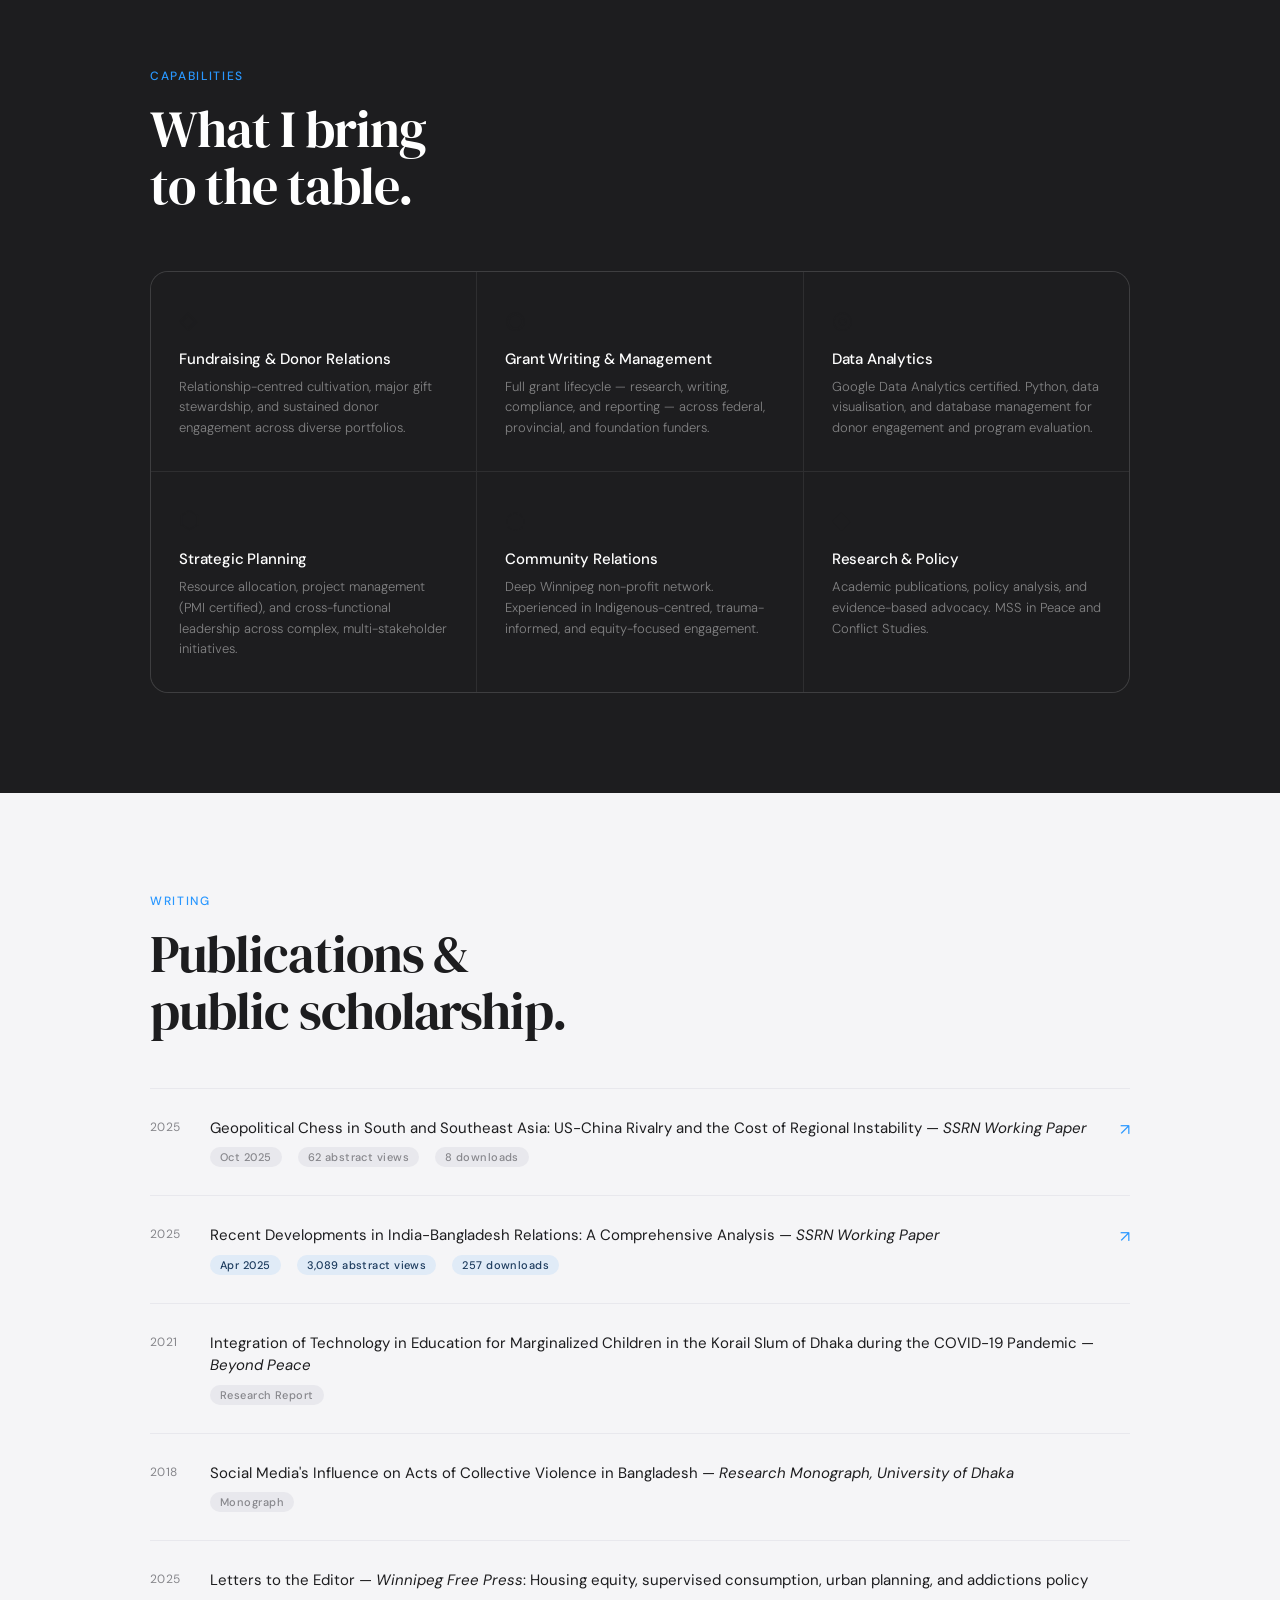
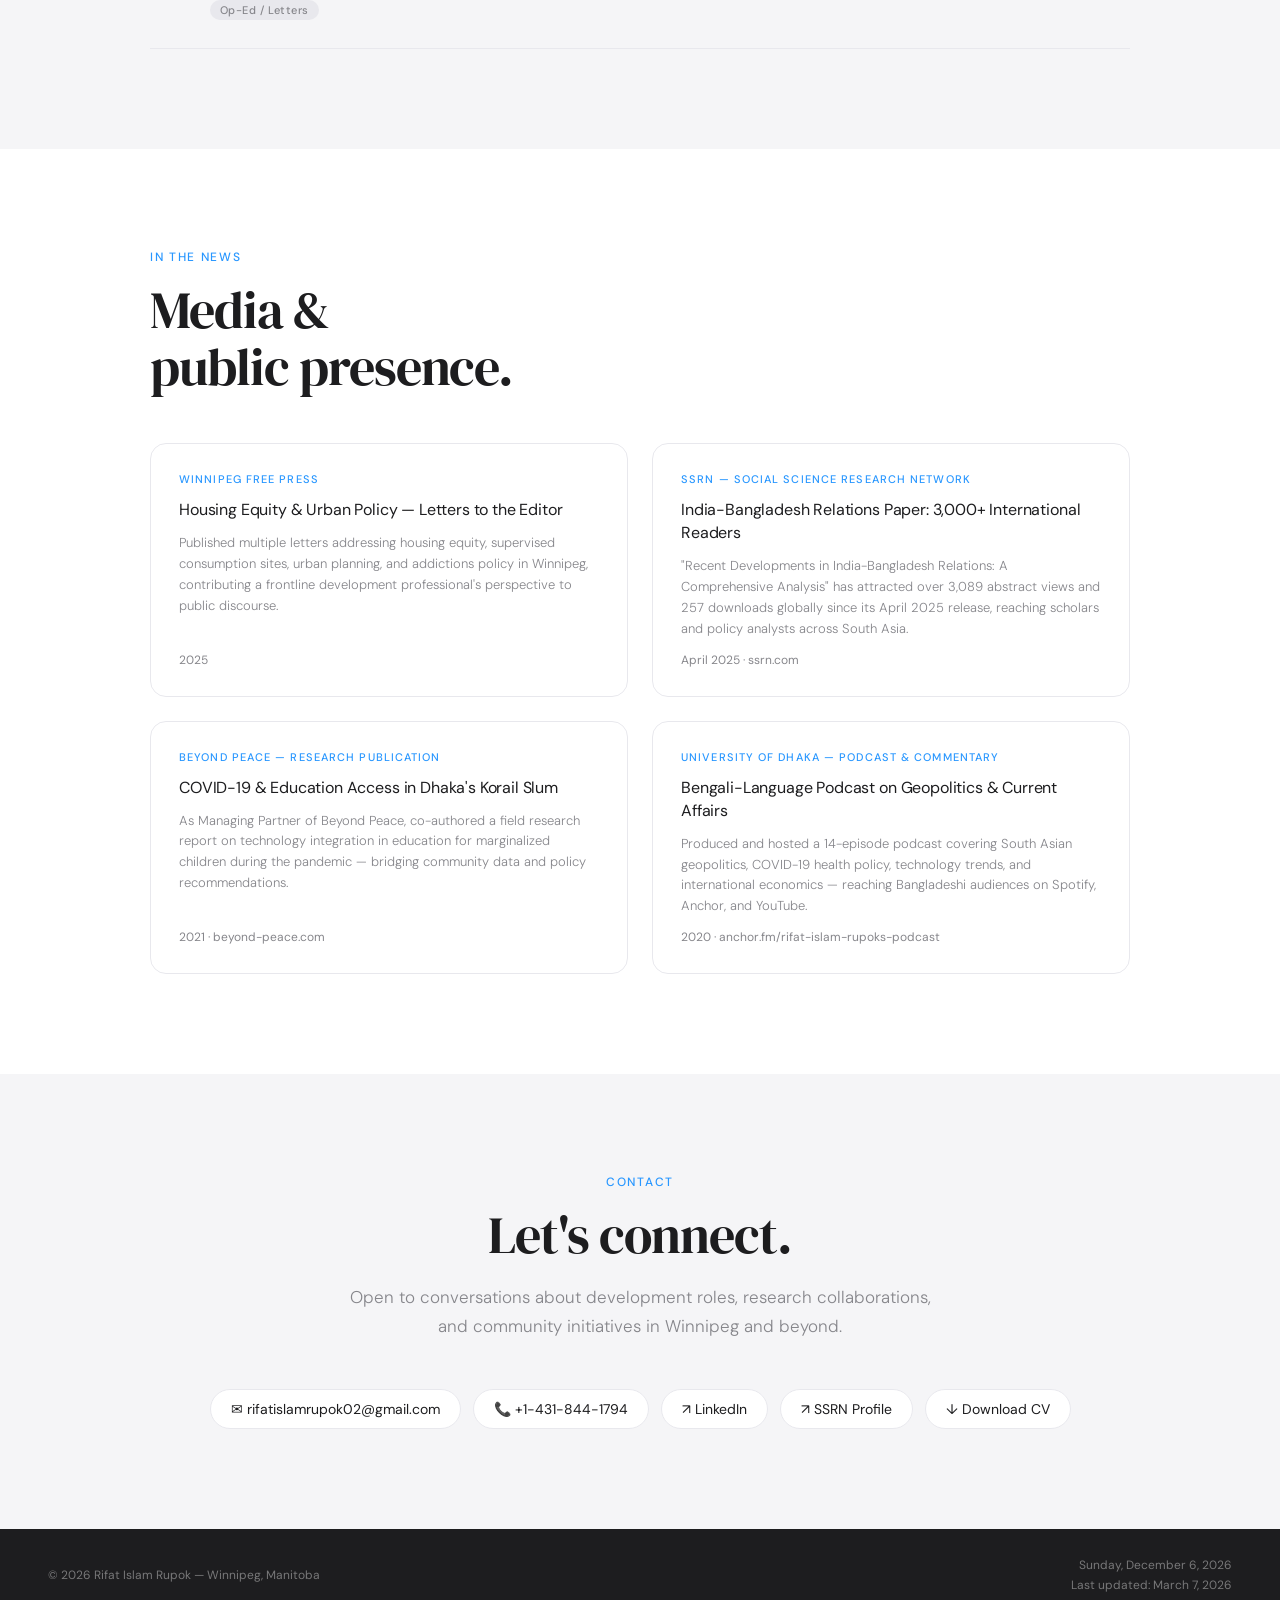
==== commit d86349eb: "Update email contact in index_1.html" ====
--- a/index_1.html
+++ b/index_1.html
@@ -1057,8 +1057,8 @@
         and community initiatives in Winnipeg and beyond.
       </p>
       <div class="contact-links reveal">
-        <a href="mailto:rupokri@yahoo.com" class="contact-chip">
-          ✉ rupokri@yahoo.com
+        <a href="mailto:rifatislamrupok02@gmail.com" class="contact-chip">
+          ✉ rifatislamrupok02@gmail.com
         </a>
         <a href="tel:+14318441794" class="contact-chip">
           📞 +1-431-844-1794
